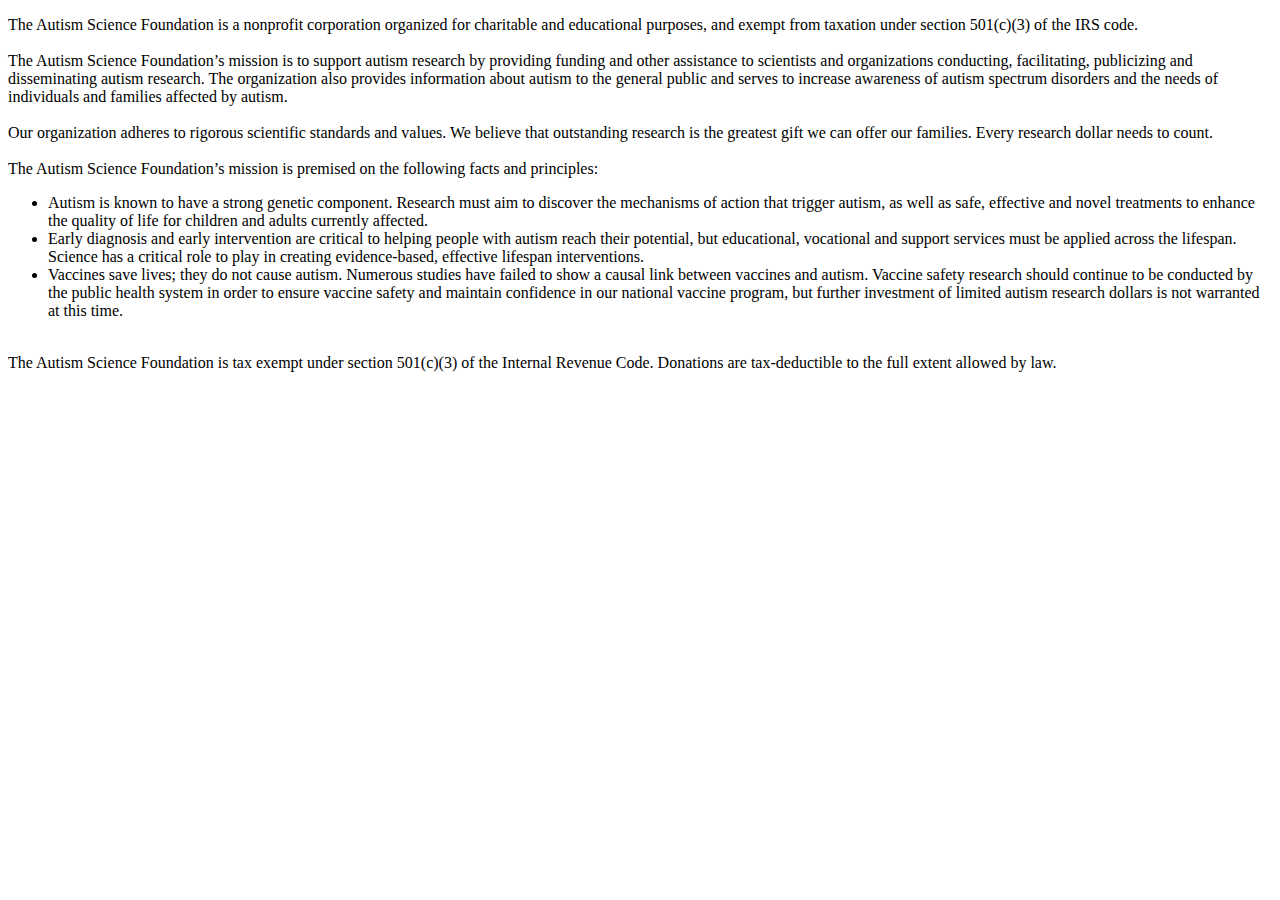
==== about/index.html @ e9fa0fe7 "Add files via upload" ====
<!doctype html>
<html>
  <head>
    <meta charset="utf-8">
    <title>About - The-Autism-Science-Foundation</title>
    <!--CSS-->
    <link rel="stylesheet" type="text/css" href="normalize.css">
    <link rel="stylesheet" type="text/css" href="style.css">
    <link href="https://fonts.googleapis.com/css?family=Open+Sans" rel="stylesheet">
    <meta name="viewport" content="width=device-width" initial-scale="1.0">
  </head>

  <body>

    <title>About</title>

    <p>
      The Autism Science Foundation is a nonprofit corporation organized for
      charitable and educational purposes, and exempt from taxation under
      section 501(c)(3) of the IRS code.
      <br><br>
      The Autism Science Foundation’s mission is to support autism research by
      providing funding and other assistance to scientists and organizations
      conducting, facilitating, publicizing and disseminating autism research.
      The organization also provides information about autism to the general
      public and serves to increase awareness of autism spectrum disorders and
      the needs of individuals and families affected by autism.
      <br><br>
      Our organization adheres to rigorous scientific standards and values.
      We believe that outstanding research is the greatest gift we can offer
      our families. Every research dollar needs to count.
      <br><br>
      The Autism Science Foundation’s mission is premised on the following facts
      and principles:
      <br>
        <ul>
          <li>Autism is known to have a strong genetic component. Research must
              aim to discover the mechanisms of action that trigger autism, as
              well as safe, effective and novel treatments to enhance the
              quality of life for children and adults currently affected.</li>

          <li>Early diagnosis and early intervention are critical to helping
              people with autism reach their potential, but educational,
              vocational and support services must be applied across the
              lifespan. Science has a critical role to play in creating
              evidence-based, effective lifespan interventions.</li>

          <li>Vaccines save lives; they do not cause autism. Numerous studies
              have failed to show a causal link between vaccines and autism.
              Vaccine safety research should continue to be conducted by the
              public health system in order to ensure vaccine safety and
              maintain confidence in our national vaccine program, but further
              investment of limited autism research dollars is not warranted at
              this time.</li>
        </ul>
        <br>
      The Autism Science Foundation is tax exempt under section 501(c)(3) of the
      Internal Revenue Code. Donations are tax-deductible to the full extent
      allowed by law.
    </p>


  </body>

  </html>
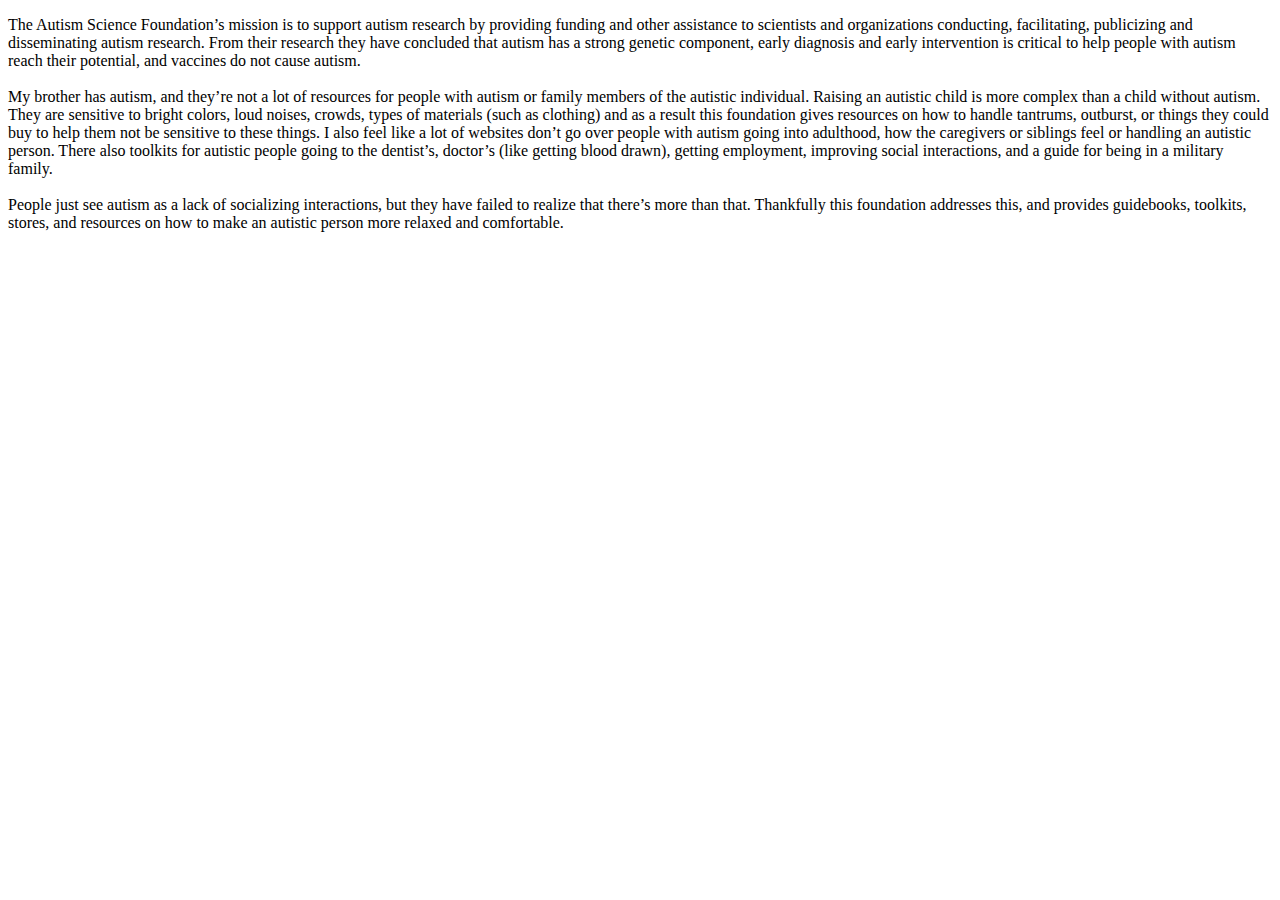
==== commit fbb62e8e: "Add files via upload" ====
--- a/about/index.html
+++ b/about/index.html
@@ -15,48 +15,29 @@
     <title>About</title>
 
     <p>
-      The Autism Science Foundation is a nonprofit corporation organized for
-      charitable and educational purposes, and exempt from taxation under
-      section 501(c)(3) of the IRS code.
-      <br><br>
       The Autism Science Foundation’s mission is to support autism research by
       providing funding and other assistance to scientists and organizations
       conducting, facilitating, publicizing and disseminating autism research.
-      The organization also provides information about autism to the general
-      public and serves to increase awareness of autism spectrum disorders and
-      the needs of individuals and families affected by autism.
-      <br><br>
-      Our organization adheres to rigorous scientific standards and values.
-      We believe that outstanding research is the greatest gift we can offer
-      our families. Every research dollar needs to count.
-      <br><br>
-      The Autism Science Foundation’s mission is premised on the following facts
-      and principles:
-      <br>
-        <ul>
-          <li>Autism is known to have a strong genetic component. Research must
-              aim to discover the mechanisms of action that trigger autism, as
-              well as safe, effective and novel treatments to enhance the
-              quality of life for children and adults currently affected.</li>
-
-          <li>Early diagnosis and early intervention are critical to helping
-              people with autism reach their potential, but educational,
-              vocational and support services must be applied across the
-              lifespan. Science has a critical role to play in creating
-              evidence-based, effective lifespan interventions.</li>
-
-          <li>Vaccines save lives; they do not cause autism. Numerous studies
-              have failed to show a causal link between vaccines and autism.
-              Vaccine safety research should continue to be conducted by the
-              public health system in order to ensure vaccine safety and
-              maintain confidence in our national vaccine program, but further
-              investment of limited autism research dollars is not warranted at
-              this time.</li>
-        </ul>
-        <br>
-      The Autism Science Foundation is tax exempt under section 501(c)(3) of the
-      Internal Revenue Code. Donations are tax-deductible to the full extent
-      allowed by law.
+      From their research they have concluded that autism has a strong genetic
+      component, early diagnosis and early intervention is critical to help
+      people with autism reach their potential, and vaccines do not cause autism.
+        <br><br>
+      My brother has autism, and they’re not a lot of resources for people with
+      autism or family members of the autistic individual. Raising an autistic
+      child is more complex than a child without autism. They are sensitive to
+      bright colors, loud noises, crowds, types of materials (such as clothing)
+      and as a result this foundation gives resources on how to handle tantrums,
+      outburst, or things they could buy to help them not be sensitive to these
+      things. I also feel like a lot of websites don’t go over people with
+      autism going into adulthood, how the caregivers or siblings feel or 
+      handling an autistic person. There also toolkits for autistic people going
+      to the dentist’s, doctor’s (like getting blood drawn), getting employment,
+      improving social interactions, and a guide for being in a military family.
+        <br><br>
+      People just see autism as a lack of socializing interactions, but they
+      have failed to realize that there’s more than that. Thankfully this
+      foundation addresses this, and provides guidebooks, toolkits, stores, and
+      resources on how to make an autistic person more relaxed and comfortable.
     </p>
 
 
--- a/about/style.css
+++ b/about/style.css
@@ -0,0 +1,12 @@
+@media only screen and (max-width: 700px){
+    .responsive {
+        width: 49.99999%;
+        margin: 6px 0;
+    }
+}
+
+@media only screen and (max-width: 500px){
+    .responsive {
+        width: 100%;
+    }
+}
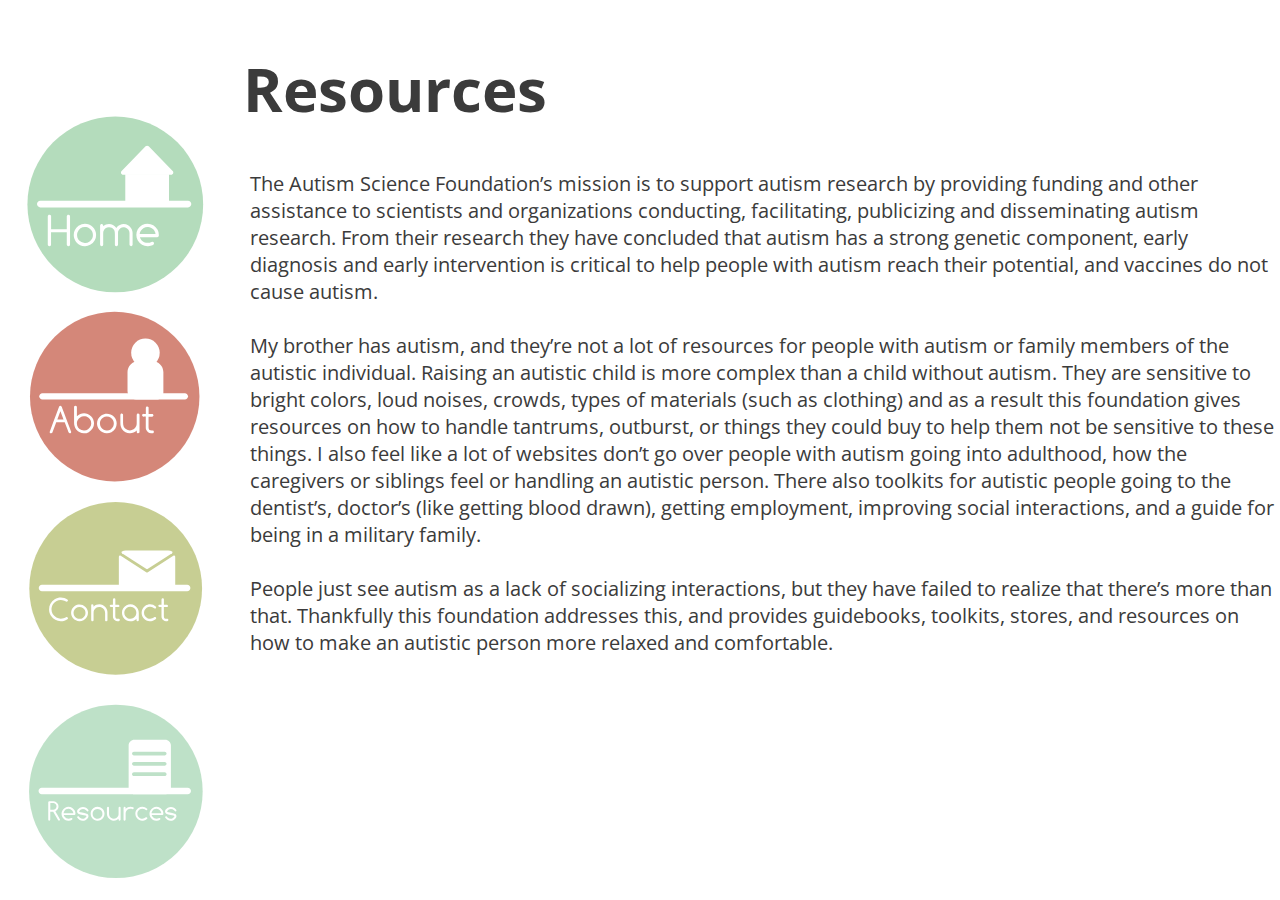
==== commit 67dbdaf4: "Add files via upload" ====
--- a/about/index.html
+++ b/about/index.html
@@ -12,34 +12,51 @@
 
   <body>
 
-    <title>About</title>
+    <!--Title-->
+        <div class="title">
+          <h1>Resources</h1>
+        </div>
 
-    <p>
-      The Autism Science Foundation’s mission is to support autism research by
-      providing funding and other assistance to scientists and organizations
-      conducting, facilitating, publicizing and disseminating autism research.
-      From their research they have concluded that autism has a strong genetic
-      component, early diagnosis and early intervention is critical to help
-      people with autism reach their potential, and vaccines do not cause autism.
-        <br><br>
-      My brother has autism, and they’re not a lot of resources for people with
-      autism or family members of the autistic individual. Raising an autistic
-      child is more complex than a child without autism. They are sensitive to
-      bright colors, loud noises, crowds, types of materials (such as clothing)
-      and as a result this foundation gives resources on how to handle tantrums,
-      outburst, or things they could buy to help them not be sensitive to these
-      things. I also feel like a lot of websites don’t go over people with
-      autism going into adulthood, how the caregivers or siblings feel or 
-      handling an autistic person. There also toolkits for autistic people going
-      to the dentist’s, doctor’s (like getting blood drawn), getting employment,
-      improving social interactions, and a guide for being in a military family.
-        <br><br>
-      People just see autism as a lack of socializing interactions, but they
-      have failed to realize that there’s more than that. Thankfully this
-      foundation addresses this, and provides guidebooks, toolkits, stores, and
-      resources on how to make an autistic person more relaxed and comfortable.
-    </p>
+    <!--Info and Content-->
+        <div class="main">
 
+          <p>
+            The Autism Science Foundation’s mission is to support autism research by
+            providing funding and other assistance to scientists and organizations
+            conducting, facilitating, publicizing and disseminating autism research.
+            From their research they have concluded that autism has a strong genetic
+            component, early diagnosis and early intervention is critical to help
+            people with autism reach their potential, and vaccines do not cause autism.
+              <br><br>
+            My brother has autism, and they’re not a lot of resources for people with
+            autism or family members of the autistic individual. Raising an autistic
+            child is more complex than a child without autism. They are sensitive to
+            bright colors, loud noises, crowds, types of materials (such as clothing)
+            and as a result this foundation gives resources on how to handle tantrums,
+            outburst, or things they could buy to help them not be sensitive to these
+            things. I also feel like a lot of websites don’t go over people with
+            autism going into adulthood, how the caregivers or siblings feel or
+            handling an autistic person. There also toolkits for autistic people going
+            to the dentist’s, doctor’s (like getting blood drawn), getting employment,
+            improving social interactions, and a guide for being in a military family.
+              <br><br>
+            People just see autism as a lack of socializing interactions, but they
+            have failed to realize that there’s more than that. Thankfully this
+            foundation addresses this, and provides guidebooks, toolkits, stores, and
+            resources on how to make an autistic person more relaxed and comfortable.
+          </p>
+
+        </div>
+
+    <!--Nav Bar-->
+        <div class="sidebar">
+          <ul>
+           <li><a href="../home/index.html"><img src="../pics/home_icon.svg"></a></li>
+           <li><a href="../about/index.html"><img src="../pics/about_icon.svg"></a></li>
+           <li><a href="../contact/index.html"><img src="../pics/contact_icon.svg"></a></li>
+           <li><a href="../resources/index.html"><img src="../pics/resources_icon.svg"></a></li>
+          </ul>
+        </div>
 
   </body>
 
--- a/about/style.css
+++ b/about/style.css
@@ -1,12 +1,39 @@
+*{
+  font-family: 'Open Sans', sans-serif;
+  color: #3b3b3b;
+}
+
+ul {
+  width: 190px;
+  list-style-type: none;
+  margin: 0;
+  padding: 0;
+}
+
+.title {
+    position:absolute;
+    left:243px; right:0;
+    height: 92px;
+    font-size: 30px;
+}
+.sidebar {
+    position:absolute;
+    left:20px; top:108px; bottom: 0;
+    width: 178px;
+}
+.main {
+    position: absolute;
+    left:250px; top:150px; right:0; bottom:0;
+    font-size: 20px;
+}
+
 @media only screen and (max-width: 700px){
     .responsive {
         width: 49.99999%;
         margin: 6px 0;
     }
-}
 
 @media only screen and (max-width: 500px){
     .responsive {
         width: 100%;
     }
-}
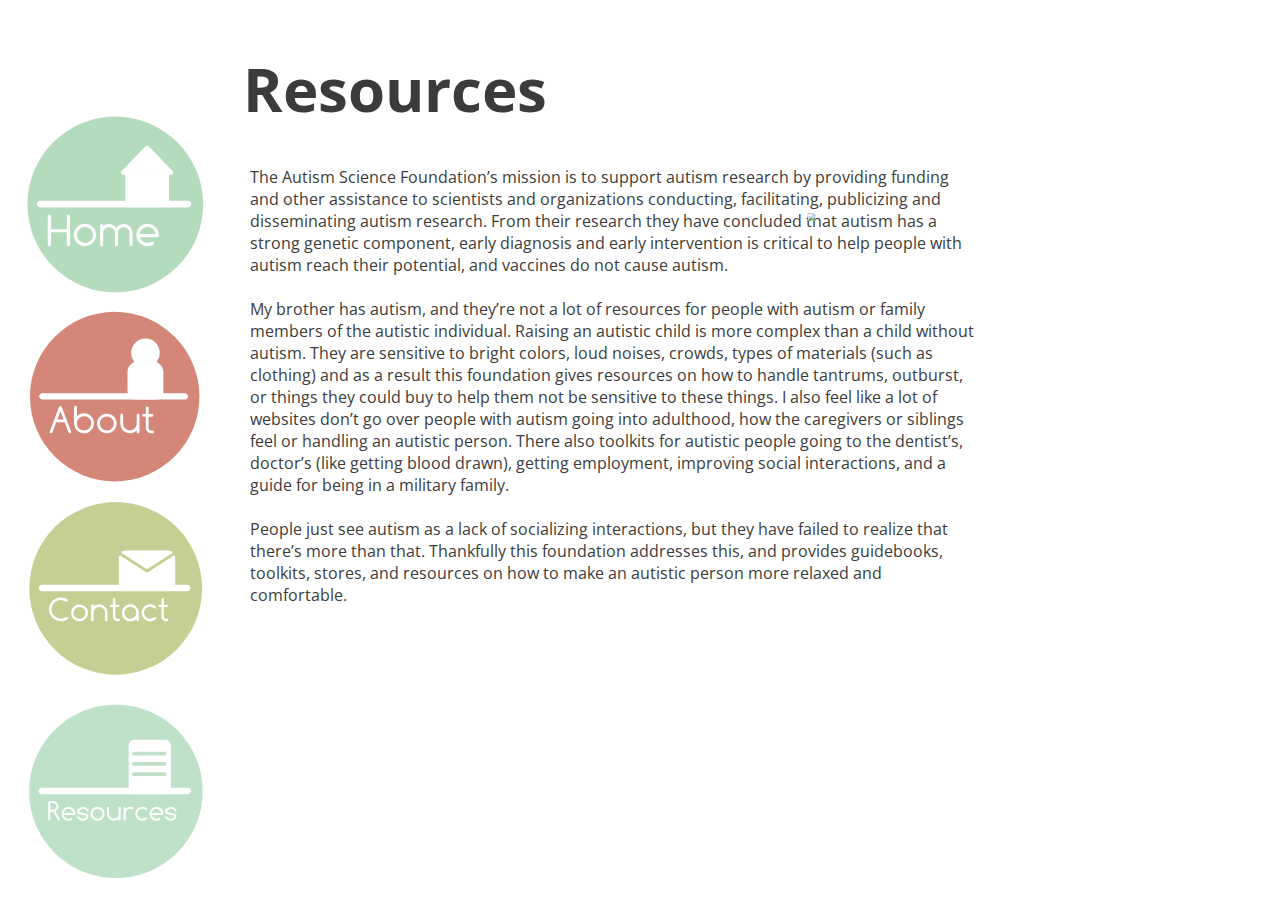
==== commit 654ace98: "Add files via upload" ====
--- a/about/index.html
+++ b/about/index.html
@@ -58,6 +58,11 @@
           </ul>
         </div>
 
+    <!--Logo -->
+    <div class="logo">
+      <a href="../index.html"><img src="../pics/real_logo.jpg"></a>
+    </div>
+
   </body>
 
   </html>
--- a/about/style.css
+++ b/about/style.css
@@ -23,8 +23,14 @@
 }
 .main {
     position: absolute;
-    left:250px; top:150px; right:0; bottom:0;
-    font-size: 20px;
+    left:250px; top:150px; right:300px; bottom:0;
+    font-size: 16px;
+}
+
+.logo {
+  transform: scale(0.5, 0.5);
+  position: absolute;
+  left:650px; top:0px; right:0px; bottom:50px;
 }
 
 @media only screen and (max-width: 700px){
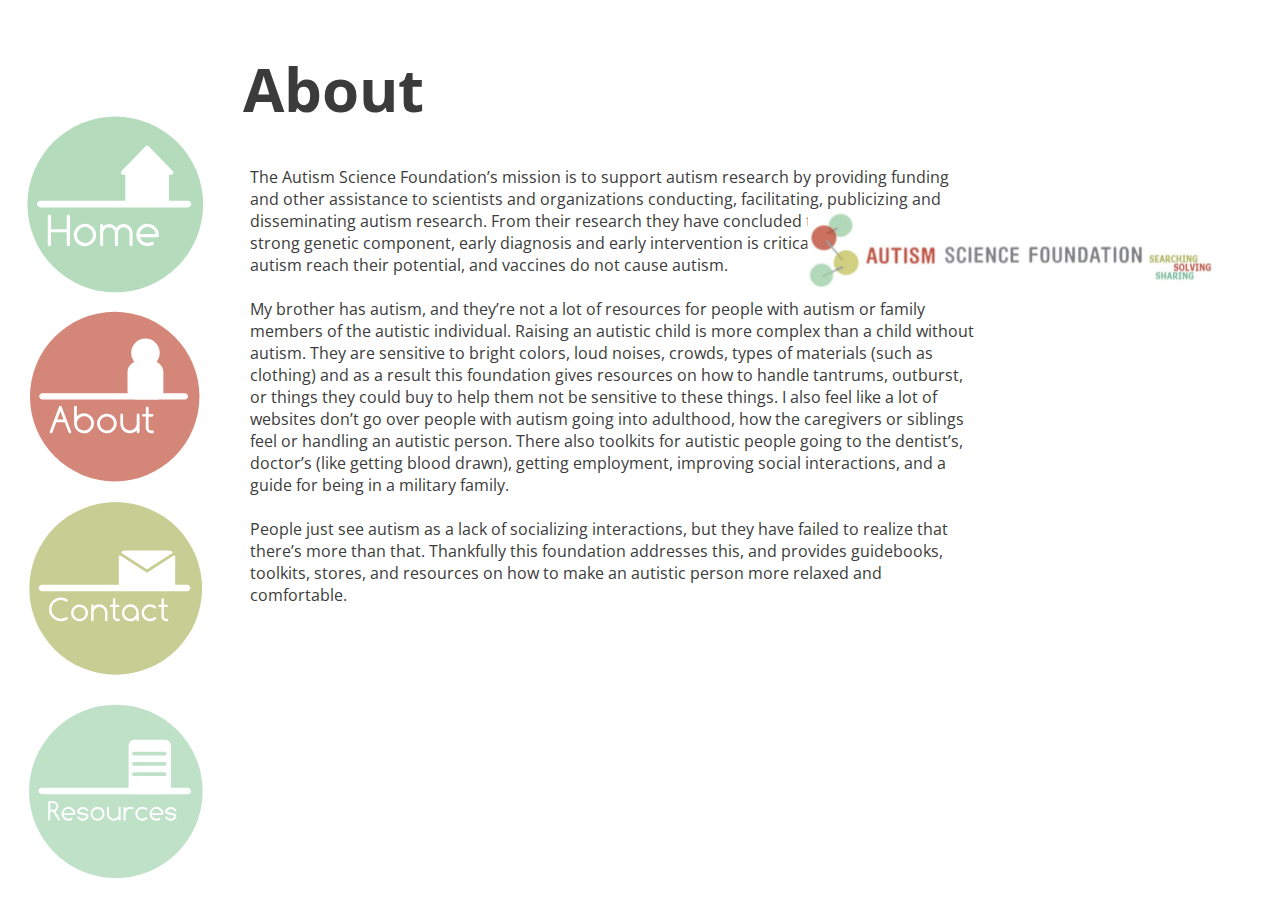
==== commit 710c23a5: "Add files via upload" ====
--- a/about/index.html
+++ b/about/index.html
@@ -14,7 +14,7 @@
 
     <!--Title-->
         <div class="title">
-          <h1>Resources</h1>
+          <h1>About</h1>
         </div>
 
     <!--Info and Content-->
@@ -60,7 +60,7 @@
 
     <!--Logo -->
     <div class="logo">
-      <a href="../index.html"><img src="../pics/real_logo.jpg"></a>
+      <a href="../index.html"><img src="../pics/real_logo.JPG"></a>
     </div>
 
   </body>
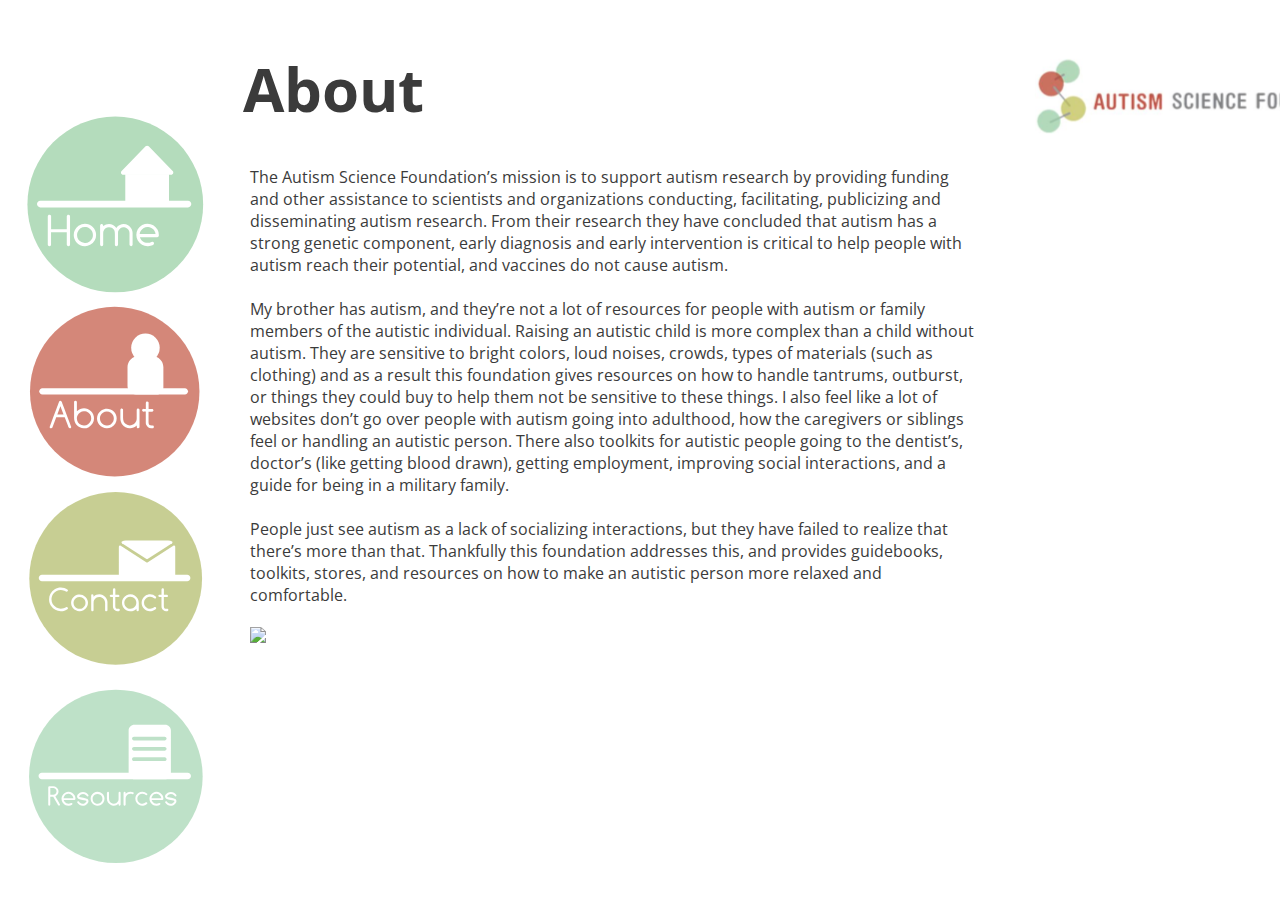
==== commit cfa722c2: "Add files via upload" ====
--- a/about/index.html
+++ b/about/index.html
@@ -46,6 +46,8 @@
             resources on how to make an autistic person more relaxed and comfortable.
           </p>
 
+          <img src="../pics/aboutimage.JPG">
+
         </div>
 
     <!--Nav Bar-->
--- a/about/style.css
+++ b/about/style.css
@@ -9,6 +9,26 @@
   margin: 0;
   padding: 0;
 }
+
+img {
+  display: inline-block;
+  vertical-align: middle;
+  -webkit-transform: perspective(1px) translateZ(0);
+  transform: perspective(1px) translateZ(0);
+  box-shadow: 0 0 1px transparent;
+  -webkit-transition-duration: 0.3s;
+  transition-duration: 0.3s;
+  -webkit-transition-property: transform;
+  transition-property: transform;
+  transform-origin: 50% 50%;
+}
+
+img:hover {
+  -webkit-transform: scale(1.1);
+  transform: scale(1.1);
+  transform-origin: 50% 50%;
+}
+
 
 .title {
     position:absolute;
@@ -30,7 +50,10 @@
 .logo {
   transform: scale(0.5, 0.5);
   position: absolute;
-  left:650px; top:0px; right:0px; bottom:50px;
+  left: 953px;
+  top:0px;
+  right:0px;
+  bottom: 666px;
 }
 
 @media only screen and (max-width: 700px){
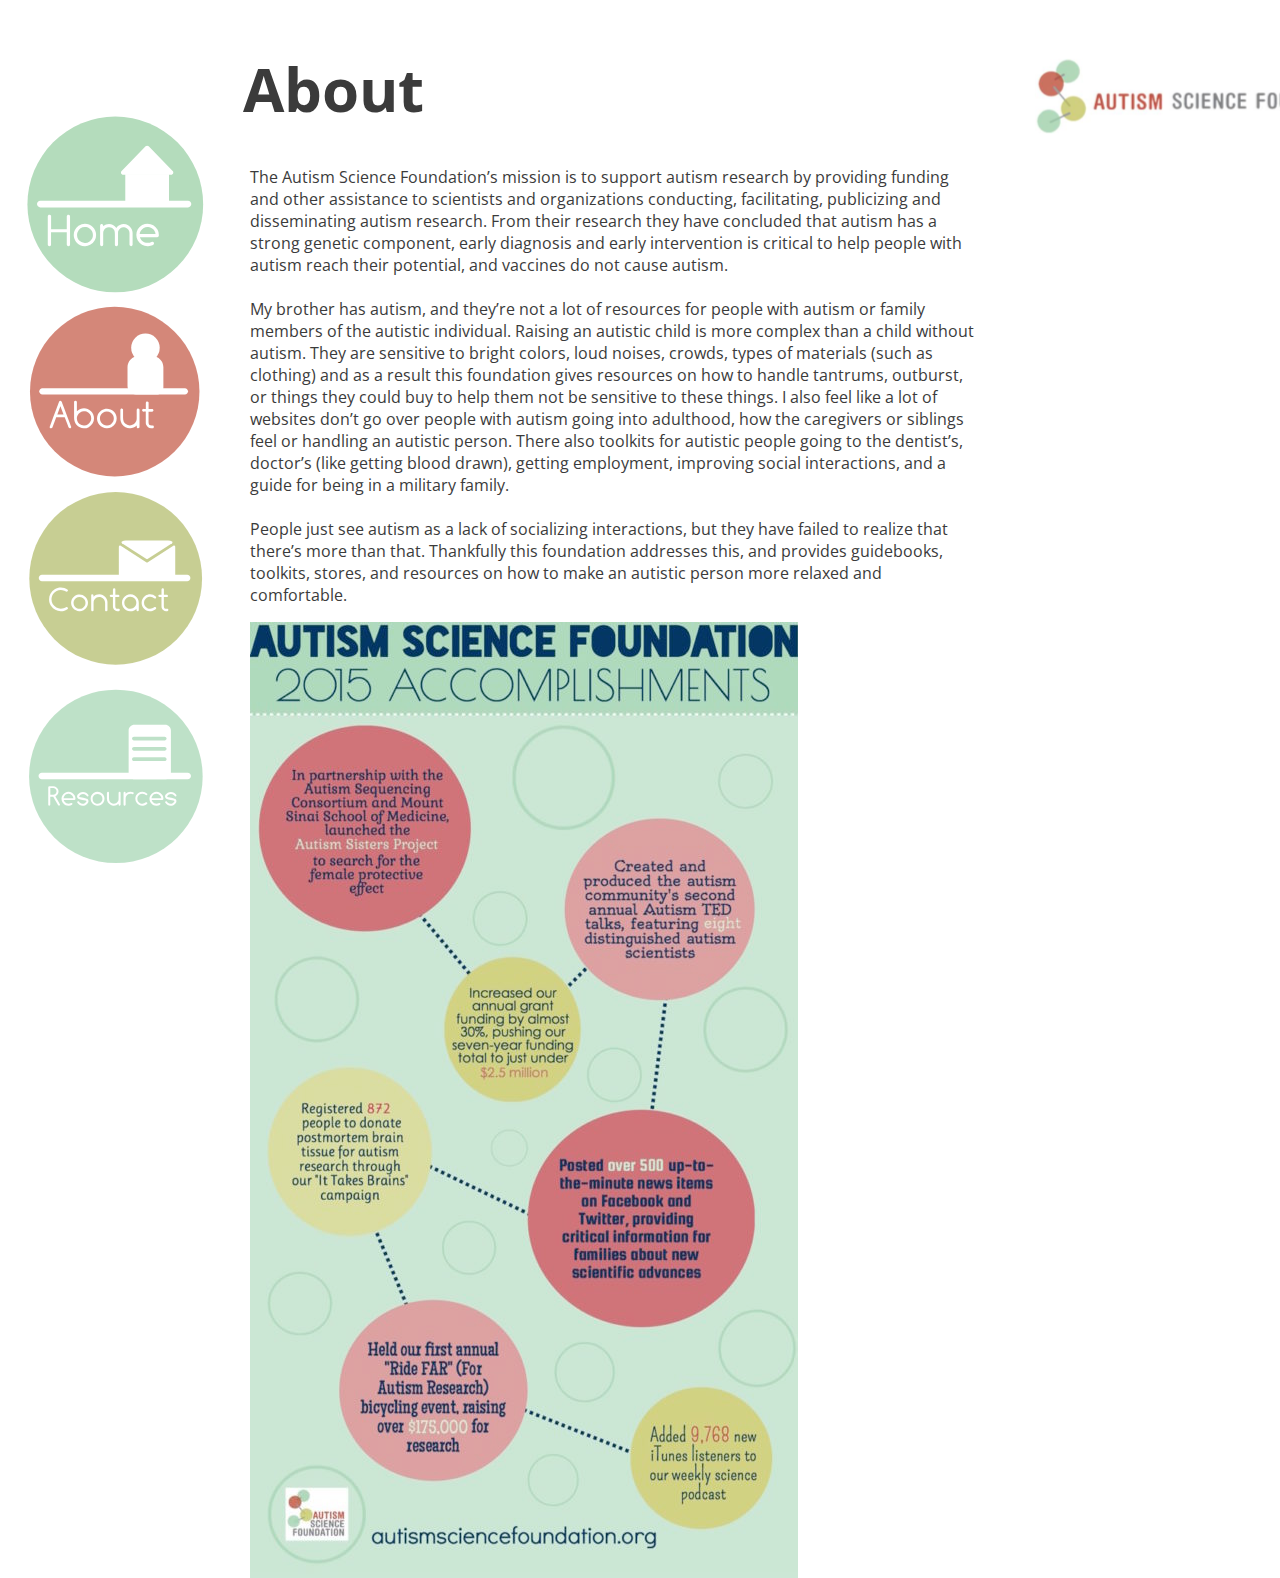
==== commit 9a32e9ff: "fixed jpg" ====
--- a/about/index.html
+++ b/about/index.html
@@ -46,7 +46,7 @@
             resources on how to make an autistic person more relaxed and comfortable.
           </p>
 
-          <img src="../pics/aboutimage.JPG">
+          <img src="../pics/aboutimage.jpg">
 
         </div>
 
